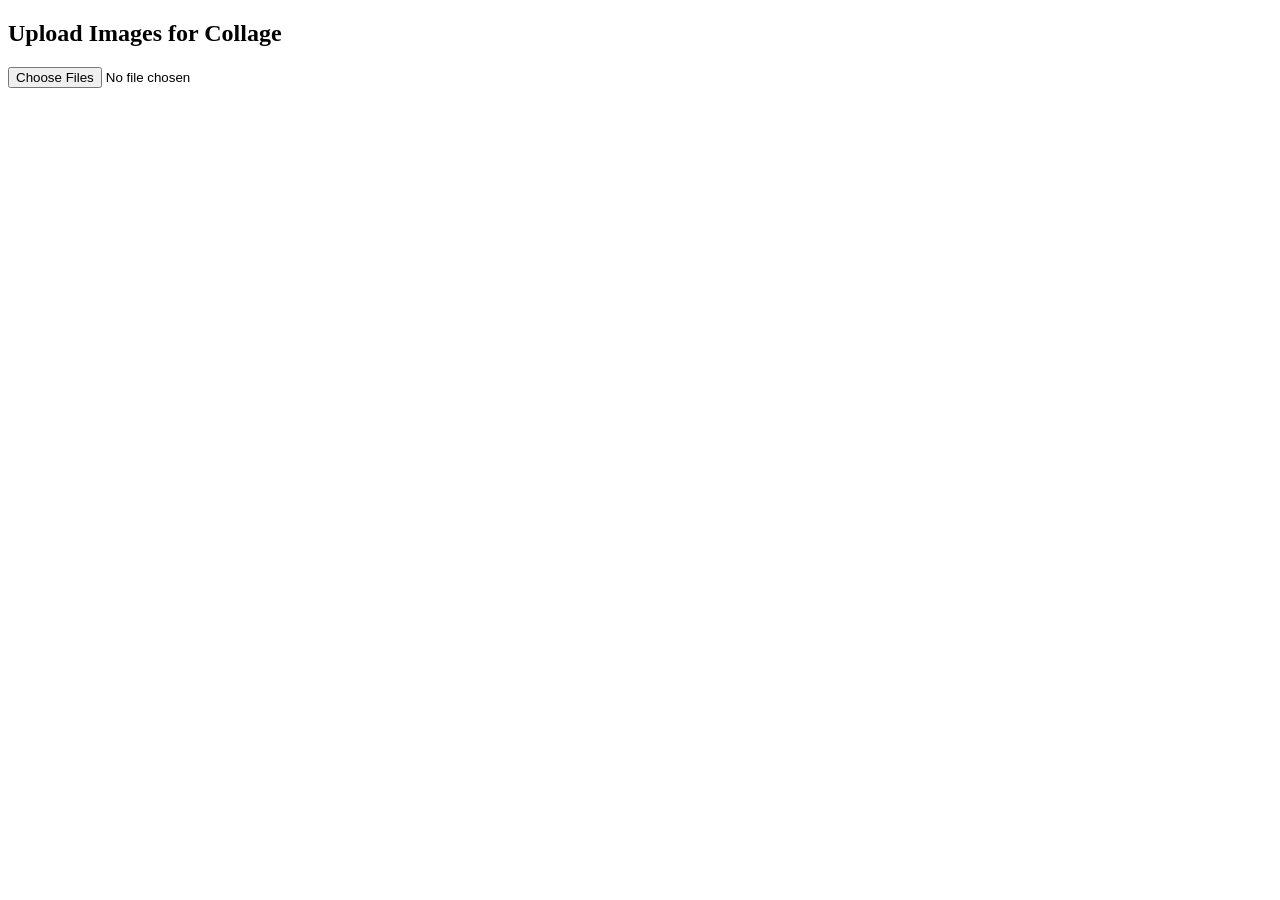
==== index.html @ dc2f26e0 "Create index.html" ====
<!DOCTYPE html>
<html lang="en">
<head>
  <meta charset="UTF-8">
  <title>Collage Maker</title>
  <link rel="stylesheet" href="style.css">
</head>
<body>
  <h2>Upload Images for Collage</h2>
  <input type="file" id="collageUpload" multiple>
  <div id="collageGrid"></div>

  <script src="script.js"></script>
</body>
</html>
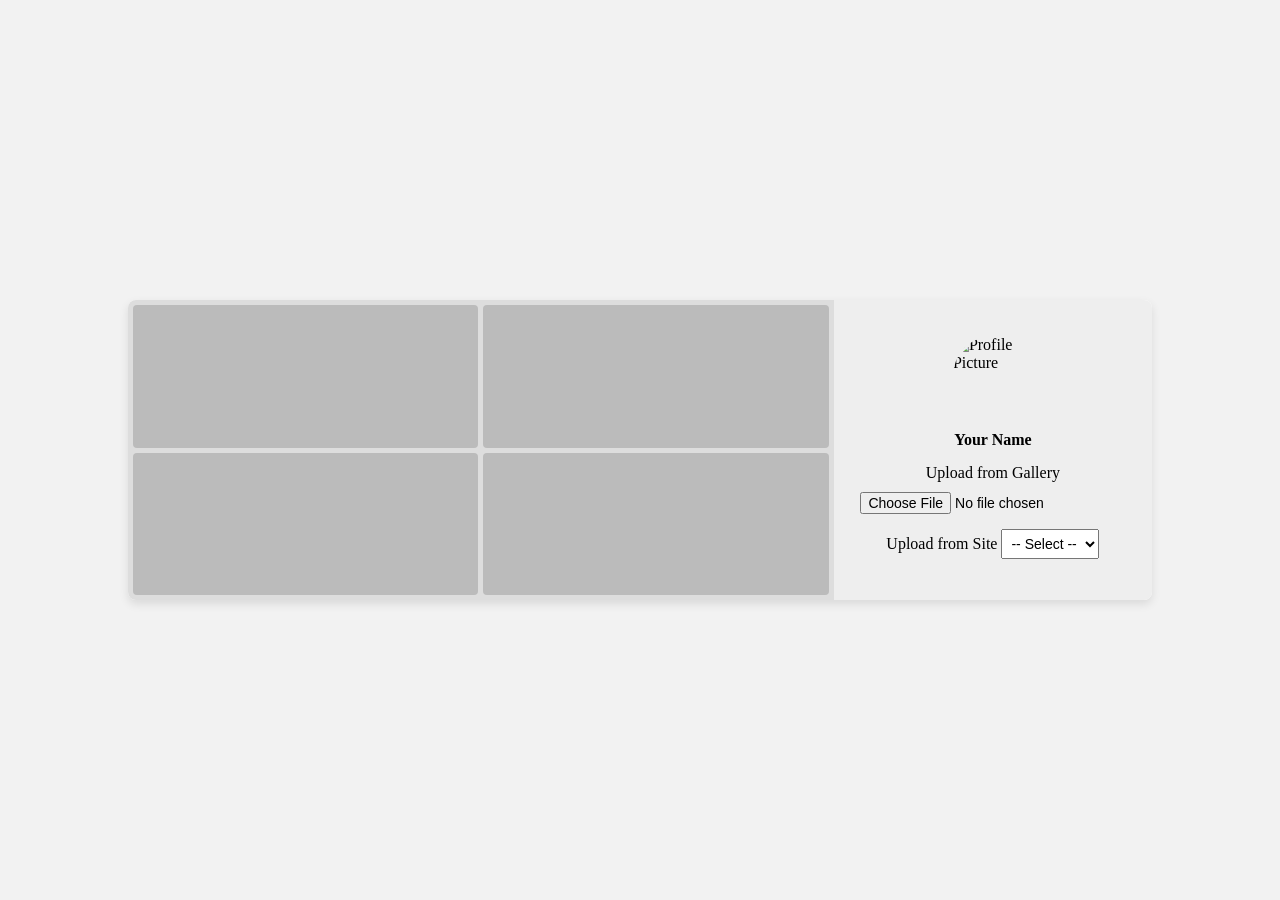
==== commit 83100fa8: "Update index.html" ====
--- a/index.html
+++ b/index.html
@@ -2,14 +2,135 @@
 <html lang="en">
 <head>
   <meta charset="UTF-8">
-  <title>Collage Maker</title>
-  <link rel="stylesheet" href="style.css">
+  <meta name="viewport" content="width=device-width, initial-scale=1.0">
+  <title>Profile Collage</title>
+  <style>
+    body {
+      margin: 0;
+      height: 100vh;
+      display: flex;
+      justify-content: center;
+      align-items: center;
+      background: #f2f2f2;
+    }
+
+    .container {
+      display: flex;
+      width: 80%;
+      height: 300px;
+      background: white;
+      box-shadow: 0 4px 10px rgba(0,0,0,0.1);
+      border-radius: 8px;
+      overflow: hidden;
+    }
+
+    /* Collage area (70%) */
+    .collage {
+      flex: 7;
+      display: grid;
+      grid-template-columns: repeat(2, 1fr);
+      grid-template-rows: repeat(2, 1fr);
+      gap: 5px;
+      padding: 5px;
+      background: #ddd;
+    }
+
+    .collage div {
+      background: #bbb;
+      border-radius: 4px;
+      background-size: cover;
+      background-position: center;
+    }
+
+    /* Profile area (30%) */
+    .profile {
+      flex: 3;
+      display: flex;
+      flex-direction: column;
+      justify-content: center;
+      align-items: center;
+      background: #eee;
+      padding: 10px;
+    }
+
+    .profile img {
+      width: 80px;
+      height: 80px;
+      border-radius: 50%;
+      object-fit: cover;
+      margin-bottom: 10px;
+    }
+
+    .profile h3 {
+      margin: 5px 0;
+      font-size: 16px;
+    }
+
+    .options {
+      margin-top: 10px;
+      text-align: center;
+    }
+
+    input[type="file"],
+    select {
+      margin: 5px 0;
+      padding: 5px;
+      font-size: 14px;
+    }
+  </style>
 </head>
 <body>
-  <h2>Upload Images for Collage</h2>
-  <input type="file" id="collageUpload" multiple>
-  <div id="collageGrid"></div>
+  <div class="container">
+    <!-- Collage (70%) -->
+    <div class="collage">
+      <div id="slot1"></div>
+      <div id="slot2"></div>
+      <div id="slot3"></div>
+      <div id="slot4"></div>
+    </div>
 
-  <script src="script.js"></script>
+    <!-- Profile (30%) -->
+    <div class="profile">
+      <img src="https://via.placeholder.com/80" alt="Profile Picture">
+      <h3>Your Name</h3>
+
+      <div class="options">
+        <!-- Upload from gallery -->
+        <label>Upload from Gallery</label>
+        <input type="file" accept="image/*" onchange="previewGallery(event)">
+
+        <!-- Upload from site -->
+        <label>Upload from Site</label>
+        <select onchange="chooseSiteImage(this.value)">
+          <option value="">-- Select --</option>
+          <option value="supreme.jpg">Supreme</option>
+          <option value="exquisite.jpg">Exquisite</option>
+          <option value="royal.jpg">Royal</option>
+        </select>
+      </div>
+    </div>
+  </div>
+
+  <script>
+    // Upload from gallery
+    function previewGallery(event) {
+      let file = event.target.files[0];
+      if (file) {
+        let reader = new FileReader();
+        reader.onload = function(e) {
+          document.getElementById("slot1").style.backgroundImage = "url('" + e.target.result + "')";
+        };
+        reader.readAsDataURL(file);
+      }
+    }
+
+    // Upload from site (preset images)
+    function chooseSiteImage(value) {
+      if (value) {
+        // assuming images are stored in your repo under "images/"
+        document.getElementById("slot2").style.backgroundImage = "url('images/" + value + "')";
+      }
+    }
+  </script>
 </body>
 </html>
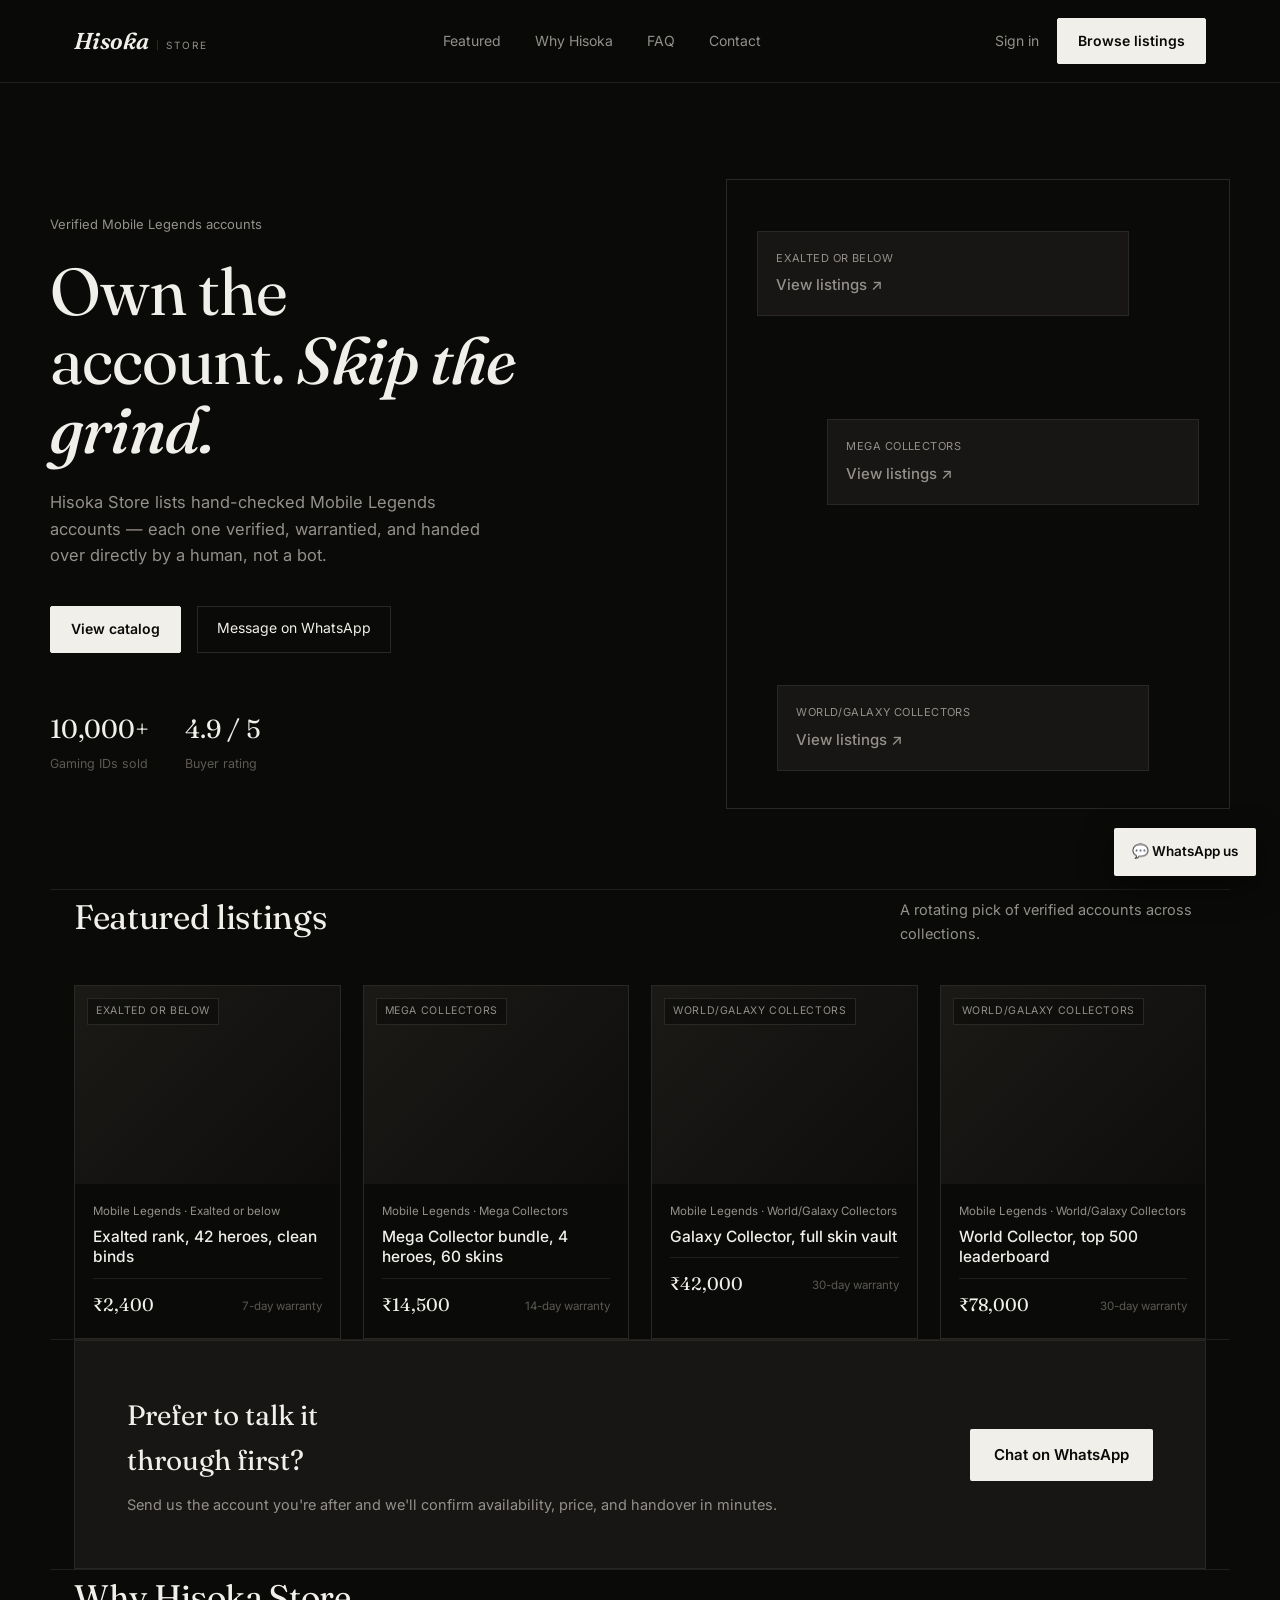
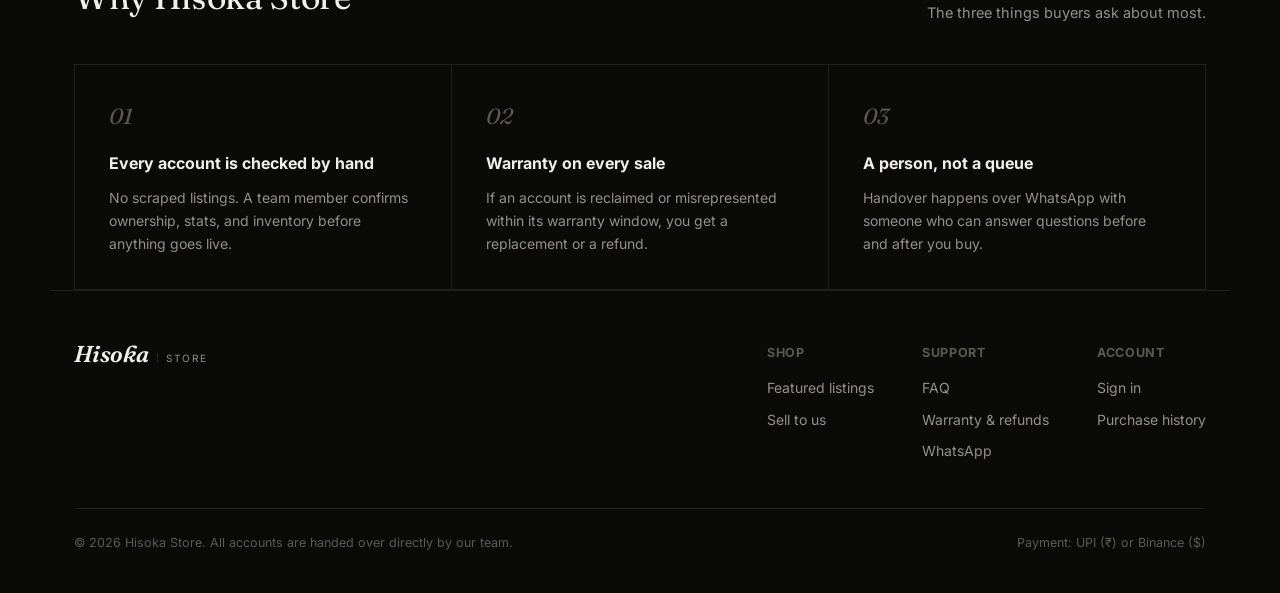
==== commit cf3783ff: "Add files via upload" ====
--- a/index.html
+++ b/index.html
@@ -1,136 +1,348 @@
 <!DOCTYPE html>
 <html lang="en">
 <head>
-  <meta charset="UTF-8">
-  <meta name="viewport" content="width=device-width, initial-scale=1.0">
-  <title>Profile Collage</title>
-  <style>
-    body {
-      margin: 0;
-      height: 100vh;
-      display: flex;
-      justify-content: center;
-      align-items: center;
-      background: #f2f2f2;
-    }
-
-    .container {
-      display: flex;
-      width: 80%;
-      height: 300px;
-      background: white;
-      box-shadow: 0 4px 10px rgba(0,0,0,0.1);
-      border-radius: 8px;
-      overflow: hidden;
-    }
-
-    /* Collage area (70%) */
-    .collage {
-      flex: 7;
-      display: grid;
-      grid-template-columns: repeat(2, 1fr);
-      grid-template-rows: repeat(2, 1fr);
-      gap: 5px;
-      padding: 5px;
-      background: #ddd;
-    }
-
-    .collage div {
-      background: #bbb;
-      border-radius: 4px;
-      background-size: cover;
-      background-position: center;
-    }
-
-    /* Profile area (30%) */
-    .profile {
-      flex: 3;
-      display: flex;
-      flex-direction: column;
-      justify-content: center;
-      align-items: center;
-      background: #eee;
-      padding: 10px;
-    }
-
-    .profile img {
-      width: 80px;
-      height: 80px;
-      border-radius: 50%;
-      object-fit: cover;
-      margin-bottom: 10px;
-    }
-
-    .profile h3 {
-      margin: 5px 0;
-      font-size: 16px;
-    }
-
-    .options {
-      margin-top: 10px;
-      text-align: center;
-    }
-
-    input[type="file"],
-    select {
-      margin: 5px 0;
-      padding: 5px;
-      font-size: 14px;
-    }
-  </style>
+<meta charset="UTF-8">
+<meta name="viewport" content="width=device-width, initial-scale=1, viewport-fit=cover">
+<title>Hisoka Store</title>
+<link rel="preconnect" href="https://fonts.googleapis.com">
+<link rel="preconnect" href="https://fonts.gstatic.com" crossorigin>
+<link href="https://fonts.googleapis.com/css2?family=Fraunces:ital,wght@0,400;0,600;1,400;1,500&family=Inter:wght@400;500;600&display=swap" rel="stylesheet">
+<style>
+  :root{
+    --bg:#0a0a09; --bg-alt:#131211; --panel:#171614;
+    --fg:#f1efe9; --muted:#94908a; --faint:#5c5952;
+    --line:#2a2825; --line-soft:#201f1c;
+    --white:#f1efe9;
+    box-sizing:border-box;
+    padding-top:env(safe-area-inset-top,0px);
+    padding-bottom:env(safe-area-inset-bottom,0px);
+  }
+  *{box-sizing:inherit; margin:0; padding:0;}
+  html{scroll-padding-top:env(safe-area-inset-top,0px); scroll-behavior:smooth;}
+  body{
+    background:var(--bg); color:var(--fg);
+    font-family:'Inter',sans-serif; font-size:16px; line-height:1.6;
+    -webkit-font-smoothing:antialiased;
+    overflow-x:hidden;
+  }
+  img{max-width:100%; display:block;}
+  a{color:inherit; text-decoration:none;}
+  .wrap{max-width:1180px; margin:0 auto; padding:0 24px;}
+  ::selection{background:var(--fg); color:var(--bg);}
+
+  /* ---- header ---- */
+  header{
+    position:sticky; top:0; z-index:50;
+    background:rgba(10,10,9,0.85); backdrop-filter:blur(10px);
+    border-bottom:1px solid var(--line-soft);
+    padding-top:env(safe-area-inset-top,0px);
+  }
+  .nav{display:flex; align-items:center; justify-content:space-between; padding:18px 24px; max-width:1180px; margin:0 auto;}
+  .logo{display:flex; align-items:baseline; gap:8px; line-height:1;}
+  .logo .word{font-family:'Fraunces',serif; font-style:italic; font-weight:600; font-size:23px; letter-spacing:-0.01em;}
+  .logo .sub{font-size:10px; letter-spacing:0.22em; color:var(--muted); border-left:1px solid var(--line); padding-left:8px;}
+  nav.links{display:flex; gap:34px; font-size:14px; color:var(--muted);}
+  nav.links a{transition:color .2s ease;}
+  nav.links a:hover{color:var(--fg);}
+  .nav-actions{display:flex; align-items:center; gap:18px;}
+  .btn-ghost{font-size:14px; color:var(--muted); transition:color .2s ease;}
+  .btn-ghost:hover{color:var(--fg);}
+  .btn{
+    display:inline-flex; align-items:center; gap:8px;
+    background:var(--fg); color:var(--bg);
+    padding:11px 20px; font-size:14px; font-weight:600;
+    border:1px solid var(--fg); border-radius:2px;
+    transition:transform .18s ease, box-shadow .18s ease;
+  }
+  .btn:hover{transform:translateY(-1px); box-shadow:0 6px 20px rgba(0,0,0,.35);}
+  .btn-outline{
+    background:transparent; color:var(--fg); border:1px solid var(--line);
+    padding:10px 19px; font-size:14px;
+    transition:border-color .2s ease, background .2s ease;
+  }
+  .btn-outline:hover{border-color:var(--fg); background:rgba(255,255,255,.03);}
+  .menu-toggle{display:none; flex-direction:column; gap:5px; width:22px; cursor:pointer; background:none; border:none;}
+  .menu-toggle span{height:1px; background:var(--fg); width:100%;}
+
+  /* ---- hero ---- */
+  .hero{
+    padding:96px 0 80px; border-bottom:1px solid var(--line-soft);
+    display:grid; grid-template-columns:1.1fr 0.9fr; gap:60px; align-items:center;
+  }
+  .hero-eyebrow{font-size:13px; color:var(--muted); margin-bottom:22px;}
+  .hero h1{
+    font-family:'Fraunces',serif; font-weight:400; font-size:clamp(40px,5.4vw,66px);
+    line-height:1.04; letter-spacing:-0.015em; max-width:11.5ch;
+  }
+  .hero h1 em{font-style:italic; font-weight:500;}
+  .hero p.lede{margin-top:26px; color:var(--muted); max-width:46ch; font-size:16.5px;}
+  .hero-cta{margin-top:38px; display:flex; gap:16px; flex-wrap:wrap;}
+  .hero-stats{display:flex; gap:36px; margin-top:56px;}
+  .stat .n{font-family:'Fraunces',serif; font-size:26px;}
+  .stat .l{font-size:12.5px; color:var(--faint); margin-top:4px;}
+
+  .hero-visual{position:relative; aspect-ratio:4/5; border:1px solid var(--line);}
+  .hero-visual .card{
+    position:absolute; width:74%; border:1px solid var(--line);
+    background:var(--panel); padding:18px;
+    opacity:0; transform:translateY(16px);
+    animation:rise .7s cubic-bezier(.2,.7,.2,1) forwards;
+  }
+  .hero-visual .card.c1{top:8%; left:6%; animation-delay:.15s;}
+  .hero-visual .card.c2{top:38%; right:6%; animation-delay:.32s;}
+  .hero-visual .card.c3{bottom:6%; left:10%; animation-delay:.49s;}
+  .hero-visual .card .tag{font-size:11px; color:var(--muted); letter-spacing:.04em;}
+  .hero-visual .card .price{font-family:'Fraunces',serif; font-size:19px; margin-top:6px;}
+  @keyframes rise{to{opacity:1; transform:translateY(0);}}
+
+  /* ---- section shell ---- */
+  section{padding:76px 0; border-bottom:1px solid var(--line-soft);}
+  .section-head{display:flex; justify-content:space-between; align-items:flex-end; margin-bottom:40px; gap:20px;}
+  .section-head h2{font-family:'Fraunces',serif; font-weight:400; font-size:clamp(26px,3vw,34px); letter-spacing:-0.01em;}
+  .section-head p{color:var(--muted); font-size:14.5px; max-width:34ch;}
+
+  /* ---- categories ---- */
+  .cat-grid{display:grid; grid-template-columns:repeat(3,1fr); gap:1px; background:var(--line-soft); border:1px solid var(--line-soft);}
+  .cat-tile{
+    background:var(--bg); padding:34px 22px; position:relative; min-height:150px;
+    display:flex; flex-direction:column; justify-content:space-between;
+    transition:background .25s ease;
+  }
+  .cat-tile:hover{background:var(--bg-alt);}
+  .cat-tile .name{font-family:'Fraunces',serif; font-style:italic; font-size:20px;}
+  .cat-tile .count{font-size:12.5px; color:var(--faint);}
+  .cat-tile .arrow{align-self:flex-end; font-size:18px; color:var(--muted); transition:transform .25s ease;}
+  .cat-tile:hover .arrow{transform:translate(3px,-3px);}
+
+  /* ---- listings ---- */
+  .grid4{display:grid; grid-template-columns:repeat(4,1fr); gap:22px;}
+  .listing{border:1px solid var(--line); transition:border-color .2s ease;}
+  .listing:hover{border-color:var(--faint);}
+  .listing .thumb{aspect-ratio:4/3; background:linear-gradient(135deg,#1c1a17,#0e0d0c); position:relative; overflow:hidden;}
+  .listing .thumb::after{content:attr(data-tag); position:absolute; top:12px; left:12px; font-size:10.5px; letter-spacing:.06em; color:var(--muted); border:1px solid var(--line); padding:4px 8px; background:rgba(10,10,9,.6);}
+  .listing .body{padding:18px;}
+  .listing .collection{font-size:11.5px; color:var(--muted); margin-bottom:6px;}
+  .listing .title{font-size:15.5px; font-weight:500; margin-bottom:10px; line-height:1.35;}
+  .listing .meta{display:flex; justify-content:space-between; align-items:center; border-top:1px solid var(--line-soft); padding-top:12px;}
+  .listing .price{font-family:'Fraunces',serif; font-size:18px;}
+  .listing .warranty{font-size:11.5px; color:var(--faint);}
+
+  /* ---- whatsapp cta band ---- */
+  .cta-band{
+    background:var(--panel); border:1px solid var(--line);
+    padding:52px; display:flex; justify-content:space-between; align-items:center; gap:30px;
+  }
+  .cta-band h3{font-family:'Fraunces',serif; font-weight:400; font-size:28px; max-width:16ch;}
+  .cta-band p{color:var(--muted); margin-top:10px; font-size:14.5px;}
+  .wa-btn{
+    display:inline-flex; align-items:center; gap:10px; white-space:nowrap;
+    background:var(--fg); color:var(--bg); padding:14px 24px; font-weight:600; font-size:15px; border-radius:2px;
+    transition:transform .18s ease;
+  }
+  .wa-btn:hover{transform:translateY(-1px);}
+
+  /* ---- why us ---- */
+  .why-grid{display:grid; grid-template-columns:repeat(3,1fr); gap:1px; background:var(--line-soft); border:1px solid var(--line-soft);}
+  .why-item{background:var(--bg); padding:34px;}
+  .why-item .mark{font-family:'Fraunces',serif; font-style:italic; font-size:22px; color:var(--faint); margin-bottom:16px;}
+  .why-item h4{font-size:16px; margin-bottom:10px;}
+  .why-item p{font-size:14px; color:var(--muted); line-height:1.65;}
+
+  /* ---- footer ---- */
+  footer{padding:52px 0 40px;}
+  .foot-top{display:flex; justify-content:space-between; flex-wrap:wrap; gap:32px; padding-bottom:36px; border-bottom:1px solid var(--line-soft);}
+  .foot-links{display:flex; gap:48px; flex-wrap:wrap;}
+  .foot-col h5{font-size:12.5px; color:var(--faint); letter-spacing:.05em; margin-bottom:14px;}
+  .foot-col a{display:block; font-size:14px; color:var(--muted); margin-bottom:9px; transition:color .2s ease;}
+  .foot-col a:hover{color:var(--fg);}
+  .foot-bottom{display:flex; justify-content:space-between; padding-top:24px; font-size:12.5px; color:var(--faint); flex-wrap:wrap; gap:10px;}
+
+  /* ---- floating whatsapp ---- */
+  .wa-float{
+    position:fixed; bottom:24px; right:24px; z-index:60;
+    padding-bottom:env(safe-area-inset-bottom,0px);
+    background:var(--fg); color:var(--bg); border-radius:2px;
+    padding:13px 18px; font-size:13.5px; font-weight:600;
+    display:flex; align-items:center; gap:8px;
+    box-shadow:0 10px 30px rgba(0,0,0,.5);
+    transition:transform .2s ease;
+  }
+  .wa-float:hover{transform:translateY(-2px);}
+
+  @media (max-width:880px){
+    nav.links{display:none;}
+    .menu-toggle{display:flex;}
+    .hero{grid-template-columns:1fr; padding:56px 0 48px;}
+    .hero-visual{aspect-ratio:16/10; margin-top:20px;}
+    .cat-grid{grid-template-columns:1fr;}
+    .grid4{grid-template-columns:repeat(2,1fr);}
+    .why-grid{grid-template-columns:1fr;}
+    .cta-band{flex-direction:column; align-items:flex-start; padding:34px;}
+    .hero-stats{gap:24px;}
+  }
+  @media (prefers-reduced-motion:reduce){
+    .hero-visual .card{animation:none; opacity:1; transform:none;}
+    html{scroll-behavior:auto;}
+  }
+</style>
 </head>
 <body>
-  <div class="container">
-    <!-- Collage (70%) -->
-    <div class="collage">
-      <div id="slot1"></div>
-      <div id="slot2"></div>
-      <div id="slot3"></div>
-      <div id="slot4"></div>
-    </div>
-
-    <!-- Profile (30%) -->
-    <div class="profile">
-      <img src="https://via.placeholder.com/80" alt="Profile Picture">
-      <h3>Your Name</h3>
-
-      <div class="options">
-        <!-- Upload from gallery -->
-        <label>Upload from Gallery</label>
-        <input type="file" accept="image/*" onchange="previewGallery(event)">
-
-        <!-- Upload from site -->
-        <label>Upload from Site</label>
-        <select onchange="chooseSiteImage(this.value)">
-          <option value="">-- Select --</option>
-          <option value="supreme.jpg">Supreme</option>
-          <option value="exquisite.jpg">Exquisite</option>
-          <option value="royal.jpg">Royal</option>
-        </select>
-      </div>
+
+<header>
+  <div class="nav">
+    <div class="logo"><span class="word">Hisoka</span><span class="sub">STORE</span></div>
+    <nav class="links">
+      <a href="#featured">Featured</a>
+      <a href="#why">Why Hisoka</a>
+      <a href="hisoka-store-trust.html">FAQ</a>
+      <a href="#contact">Contact</a>
+    </nav>
+    <div class="nav-actions">
+      <a class="btn-ghost" href="hisoka-store-account.html">Sign in</a>
+      <a class="btn" href="#featured">Browse listings</a>
+      <button class="menu-toggle" aria-label="Menu"><span></span><span></span><span></span></button>
     </div>
   </div>
-
-  <script>
-    // Upload from gallery
-    function previewGallery(event) {
-      let file = event.target.files[0];
-      if (file) {
-        let reader = new FileReader();
-        reader.onload = function(e) {
-          document.getElementById("slot1").style.backgroundImage = "url('" + e.target.result + "')";
-        };
-        reader.readAsDataURL(file);
-      }
-    }
-
-    // Upload from site (preset images)
-    function chooseSiteImage(value) {
-      if (value) {
-        // assuming images are stored in your repo under "images/"
-        document.getElementById("slot2").style.backgroundImage = "url('images/" + value + "')";
-      }
-    }
-  </script>
+</header>
+
+<main>
+  <section class="hero wrap" style="border-bottom:1px solid var(--line-soft); padding-left:0; padding-right:0;">
+    <div>
+      <div class="hero-eyebrow">Verified Mobile Legends accounts</div>
+      <h1>Own the account. <em>Skip the grind.</em></h1>
+      <p class="lede">Hisoka Store lists hand-checked Mobile Legends accounts — each one verified, warrantied, and handed over directly by a human, not a bot.</p>
+      <div class="hero-cta">
+        <a class="btn" href="#featured">View catalog</a>
+        <a class="btn-outline" href="#contact">Message on WhatsApp</a>
+      </div>
+      <div class="hero-stats">
+        <div class="stat"><div class="n">10,000+</div><div class="l">Gaming IDs sold</div></div>
+        <div class="stat"><div class="n">4.9 / 5</div><div class="l">Buyer rating</div></div>
+      </div>
+    </div>
+    <div class="hero-visual">
+      <a class="card c1" href="hisoka-store-catalog.html">
+        <div class="tag">EXALTED OR BELOW</div>
+        <div class="price" style="font-size:15px; color:var(--muted); font-family:'Inter',sans-serif; font-weight:500;">View listings ↗</div>
+      </a>
+      <a class="card c2" href="hisoka-store-catalog.html">
+        <div class="tag">MEGA COLLECTORS</div>
+        <div class="price" style="font-size:15px; color:var(--muted); font-family:'Inter',sans-serif; font-weight:500;">View listings ↗</div>
+      </a>
+      <a class="card c3" href="hisoka-store-catalog.html">
+        <div class="tag">WORLD/GALAXY COLLECTORS</div>
+        <div class="price" style="font-size:15px; color:var(--muted); font-family:'Inter',sans-serif; font-weight:500;">View listings ↗</div>
+      </a>
+    </div>
+  </section>
+
+  <section id="featured" class="wrap">
+    <div class="section-head">
+      <h2>Featured listings</h2>
+      <p>A rotating pick of verified accounts across collections.</p>
+    </div>
+    <div class="grid4">
+      <div class="listing">
+        <div class="thumb" data-tag="EXALTED OR BELOW"></div>
+        <div class="body">
+          <div class="collection">Mobile Legends · Exalted or below</div>
+          <div class="title">Exalted rank, 42 heroes, clean binds</div>
+          <div class="meta"><span class="price">₹2,400</span><span class="warranty">7-day warranty</span></div>
+        </div>
+      </div>
+      <div class="listing">
+        <div class="thumb" data-tag="MEGA COLLECTORS"></div>
+        <div class="body">
+          <div class="collection">Mobile Legends · Mega Collectors</div>
+          <div class="title">Mega Collector bundle, 4 heroes, 60 skins</div>
+          <div class="meta"><span class="price">₹14,500</span><span class="warranty">14-day warranty</span></div>
+        </div>
+      </div>
+      <div class="listing">
+        <div class="thumb" data-tag="WORLD/GALAXY COLLECTORS"></div>
+        <div class="body">
+          <div class="collection">Mobile Legends · World/Galaxy Collectors</div>
+          <div class="title">Galaxy Collector, full skin vault</div>
+          <div class="meta"><span class="price">₹42,000</span><span class="warranty">30-day warranty</span></div>
+        </div>
+      </div>
+      <div class="listing">
+        <div class="thumb" data-tag="WORLD/GALAXY COLLECTORS"></div>
+        <div class="body">
+          <div class="collection">Mobile Legends · World/Galaxy Collectors</div>
+          <div class="title">World Collector, top 500 leaderboard</div>
+          <div class="meta"><span class="price">₹78,000</span><span class="warranty">30-day warranty</span></div>
+        </div>
+      </div>
+    </div>
+  </section>
+
+  <section class="wrap">
+    <div class="cta-band">
+      <div>
+        <h3>Prefer to talk it through first?</h3>
+        <p>Send us the account you're after and we'll confirm availability, price, and handover in minutes.</p>
+      </div>
+      <a class="wa-btn" href="https://wa.me/916009021896" target="_blank" rel="noopener">Chat on WhatsApp</a>
+    </div>
+  </section>
+
+  <section id="why" class="wrap">
+    <div class="section-head">
+      <h2>Why Hisoka Store</h2>
+      <p>The three things buyers ask about most.</p>
+    </div>
+    <div class="why-grid">
+      <div class="why-item">
+        <div class="mark">01</div>
+        <h4>Every account is checked by hand</h4>
+        <p>No scraped listings. A team member confirms ownership, stats, and inventory before anything goes live.</p>
+      </div>
+      <div class="why-item">
+        <div class="mark">02</div>
+        <h4>Warranty on every sale</h4>
+        <p>If an account is reclaimed or misrepresented within its warranty window, you get a replacement or a refund.</p>
+      </div>
+      <div class="why-item">
+        <div class="mark">03</div>
+        <h4>A person, not a queue</h4>
+        <p>Handover happens over WhatsApp with someone who can answer questions before and after you buy.</p>
+      </div>
+    </div>
+  </section>
+</main>
+
+<footer id="contact">
+  <div class="wrap">
+    <div class="foot-top">
+      <div class="logo"><span class="word">Hisoka</span><span class="sub">STORE</span></div>
+      <div class="foot-links">
+        <div class="foot-col">
+          <h5>SHOP</h5>
+          <a href="#featured">Featured listings</a>
+          <a href="#">Sell to us</a>
+        </div>
+        <div class="foot-col">
+          <h5>SUPPORT</h5>
+          <a href="hisoka-store-trust.html#faq">FAQ</a>
+          <a href="hisoka-store-trust.html#warranty">Warranty &amp; refunds</a>
+          <a href="https://wa.me/916009021896" target="_blank" rel="noopener">WhatsApp</a>
+        </div>
+        <div class="foot-col">
+          <h5>ACCOUNT</h5>
+          <a href="hisoka-store-account.html">Sign in</a>
+          <a href="hisoka-store-dashboard.html">Purchase history</a>
+        </div>
+      </div>
+    </div>
+    <div class="foot-bottom">
+      <span>© 2026 Hisoka Store. All accounts are handed over directly by our team.</span>
+      <span>Payment: UPI (₹) or Binance ($)</span>
+    </div>
+  </div>
+</footer>
+
+<a class="wa-float" href="https://wa.me/916009021896" target="_blank" rel="noopener">💬 WhatsApp us</a>
+
 </body>
 </html>
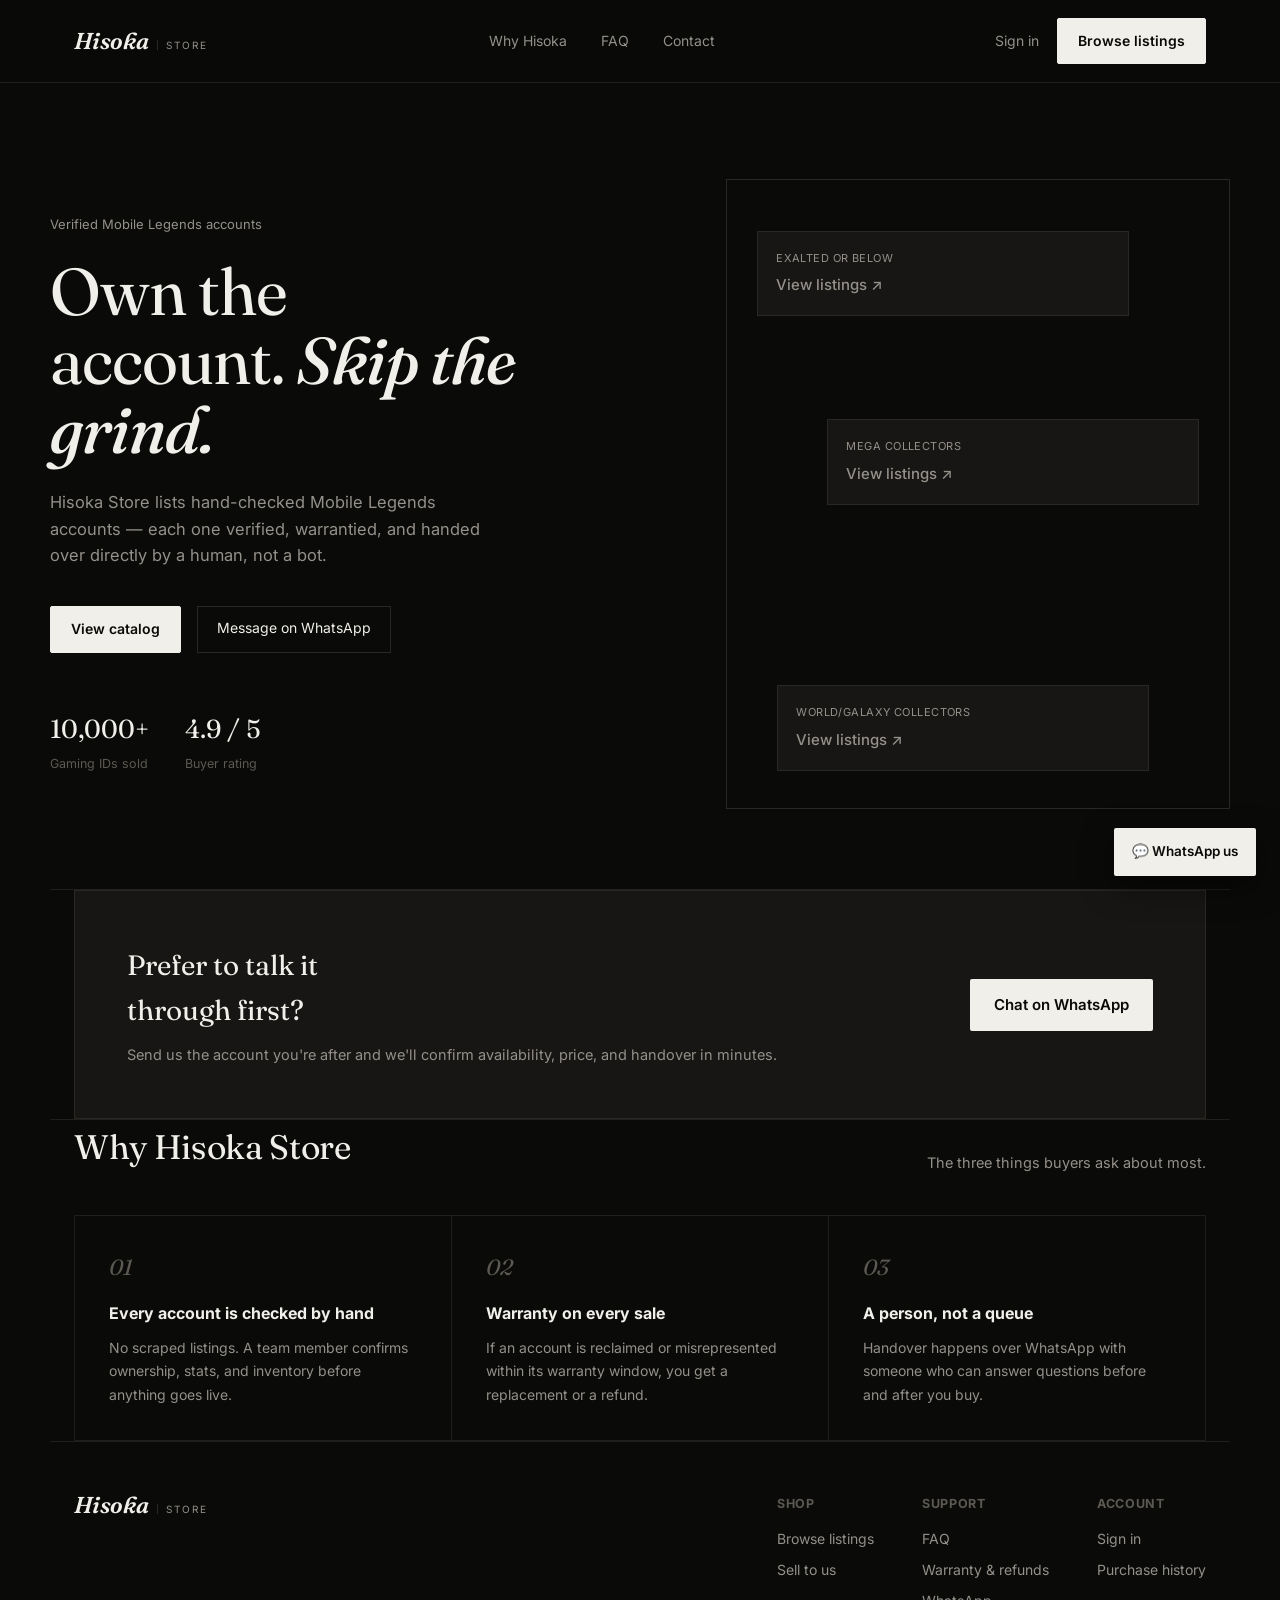
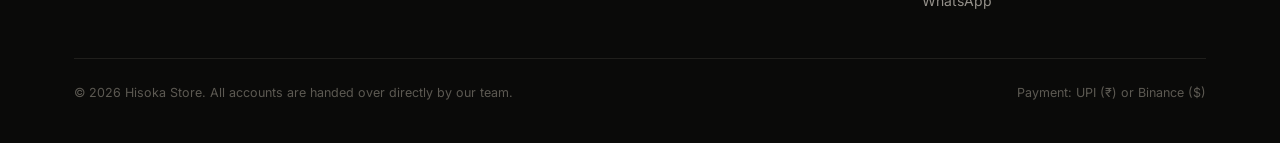
==== commit 6a8b3618: "Add files via upload" ====
--- a/index.html
+++ b/index.html
@@ -192,14 +192,13 @@
   <div class="nav">
     <div class="logo"><span class="word">Hisoka</span><span class="sub">STORE</span></div>
     <nav class="links">
-      <a href="#featured">Featured</a>
       <a href="#why">Why Hisoka</a>
       <a href="hisoka-store-trust.html">FAQ</a>
       <a href="#contact">Contact</a>
     </nav>
     <div class="nav-actions">
       <a class="btn-ghost" href="hisoka-store-account.html">Sign in</a>
-      <a class="btn" href="#featured">Browse listings</a>
+      <a class="btn" href="hisoka-store-catalog.html">Browse listings</a>
       <button class="menu-toggle" aria-label="Menu"><span></span><span></span><span></span></button>
     </div>
   </div>
@@ -212,7 +211,7 @@
       <h1>Own the account. <em>Skip the grind.</em></h1>
       <p class="lede">Hisoka Store lists hand-checked Mobile Legends accounts — each one verified, warrantied, and handed over directly by a human, not a bot.</p>
       <div class="hero-cta">
-        <a class="btn" href="#featured">View catalog</a>
+        <a class="btn" href="hisoka-store-catalog.html">View catalog</a>
         <a class="btn-outline" href="#contact">Message on WhatsApp</a>
       </div>
       <div class="hero-stats">
@@ -236,47 +235,6 @@
     </div>
   </section>
 
-  <section id="featured" class="wrap">
-    <div class="section-head">
-      <h2>Featured listings</h2>
-      <p>A rotating pick of verified accounts across collections.</p>
-    </div>
-    <div class="grid4">
-      <div class="listing">
-        <div class="thumb" data-tag="EXALTED OR BELOW"></div>
-        <div class="body">
-          <div class="collection">Mobile Legends · Exalted or below</div>
-          <div class="title">Exalted rank, 42 heroes, clean binds</div>
-          <div class="meta"><span class="price">₹2,400</span><span class="warranty">7-day warranty</span></div>
-        </div>
-      </div>
-      <div class="listing">
-        <div class="thumb" data-tag="MEGA COLLECTORS"></div>
-        <div class="body">
-          <div class="collection">Mobile Legends · Mega Collectors</div>
-          <div class="title">Mega Collector bundle, 4 heroes, 60 skins</div>
-          <div class="meta"><span class="price">₹14,500</span><span class="warranty">14-day warranty</span></div>
-        </div>
-      </div>
-      <div class="listing">
-        <div class="thumb" data-tag="WORLD/GALAXY COLLECTORS"></div>
-        <div class="body">
-          <div class="collection">Mobile Legends · World/Galaxy Collectors</div>
-          <div class="title">Galaxy Collector, full skin vault</div>
-          <div class="meta"><span class="price">₹42,000</span><span class="warranty">30-day warranty</span></div>
-        </div>
-      </div>
-      <div class="listing">
-        <div class="thumb" data-tag="WORLD/GALAXY COLLECTORS"></div>
-        <div class="body">
-          <div class="collection">Mobile Legends · World/Galaxy Collectors</div>
-          <div class="title">World Collector, top 500 leaderboard</div>
-          <div class="meta"><span class="price">₹78,000</span><span class="warranty">30-day warranty</span></div>
-        </div>
-      </div>
-    </div>
-  </section>
-
   <section class="wrap">
     <div class="cta-band">
       <div>
@@ -319,7 +277,7 @@
       <div class="foot-links">
         <div class="foot-col">
           <h5>SHOP</h5>
-          <a href="#featured">Featured listings</a>
+          <a href="hisoka-store-catalog.html">Browse listings</a>
           <a href="#">Sell to us</a>
         </div>
         <div class="foot-col">
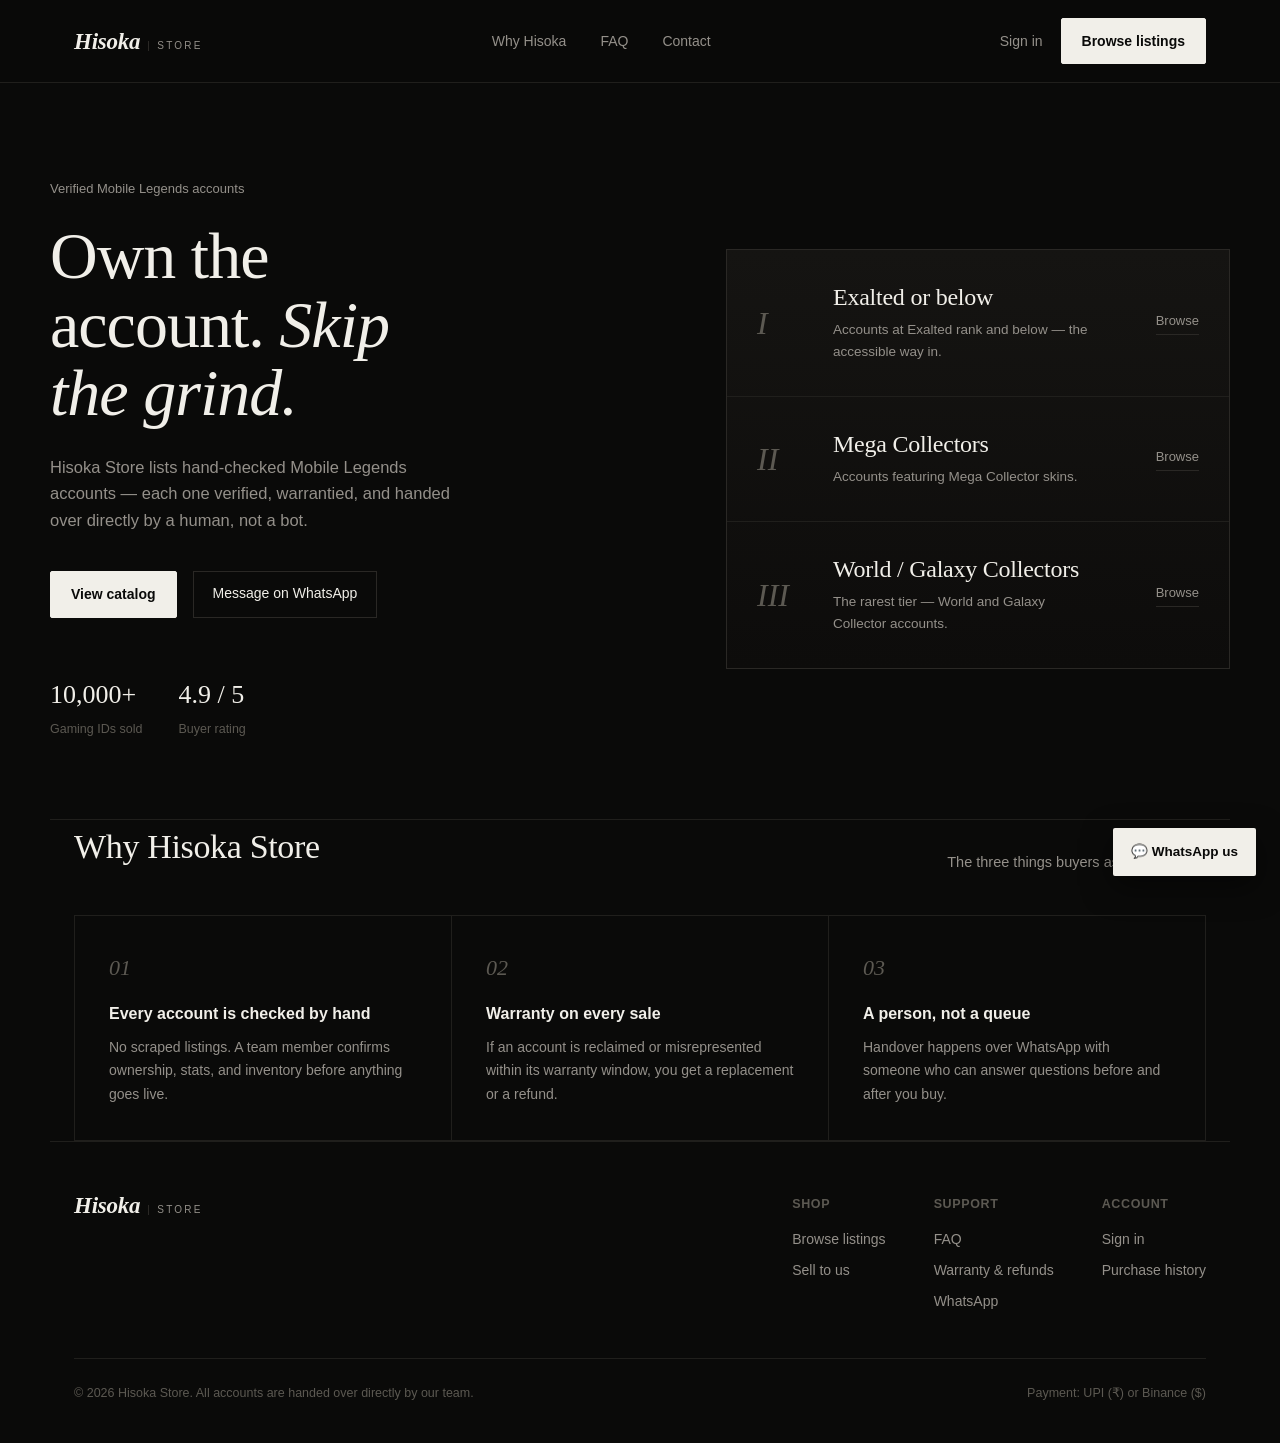
==== commit 709a5221: "Add files via upload" ====
--- a/index.html
+++ b/index.html
@@ -3,6 +3,8 @@
 <head>
 <meta charset="UTF-8">
 <meta name="viewport" content="width=device-width, initial-scale=1, viewport-fit=cover">
+<meta http-equiv="Content-Security-Policy" content="default-src 'self'; script-src 'self' 'unsafe-inline'; style-src 'self' 'unsafe-inline' https://fonts.googleapis.com; font-src https://fonts.gstatic.com; img-src 'self' data: https:; connect-src 'none'; base-uri 'self'; form-action 'self'; object-src 'none'; frame-src 'none'">
+<meta name="referrer" content="strict-origin-when-cross-origin">
 <title>Hisoka Store</title>
 <link rel="preconnect" href="https://fonts.googleapis.com">
 <link rel="preconnect" href="https://fonts.gstatic.com" crossorigin>
@@ -81,18 +83,26 @@
   .stat .n{font-family:'Fraunces',serif; font-size:26px;}
   .stat .l{font-size:12.5px; color:var(--faint); margin-top:4px;}
 
-  .hero-visual{position:relative; aspect-ratio:4/5; border:1px solid var(--line);}
-  .hero-visual .card{
-    position:absolute; width:74%; border:1px solid var(--line);
-    background:var(--panel); padding:18px;
-    opacity:0; transform:translateY(16px);
+  .tier-list{display:flex; flex-direction:column; border:1px solid var(--line); background:linear-gradient(180deg,#151412,#0d0c0b);}
+  .tier{
+    display:grid; grid-template-columns:56px 1fr auto; align-items:center; gap:20px;
+    padding:34px 30px; border-top:1px solid var(--line-soft); position:relative;
+    transition:background .3s ease;
+    opacity:0; transform:translateY(14px);
     animation:rise .7s cubic-bezier(.2,.7,.2,1) forwards;
   }
-  .hero-visual .card.c1{top:8%; left:6%; animation-delay:.15s;}
-  .hero-visual .card.c2{top:38%; right:6%; animation-delay:.32s;}
-  .hero-visual .card.c3{bottom:6%; left:10%; animation-delay:.49s;}
-  .hero-visual .card .tag{font-size:11px; color:var(--muted); letter-spacing:.04em;}
-  .hero-visual .card .price{font-family:'Fraunces',serif; font-size:19px; margin-top:6px;}
+  .tier:first-child{border-top:none; animation-delay:.12s;}
+  .tier:nth-child(2){animation-delay:.28s;}
+  .tier:nth-child(3){animation-delay:.44s;}
+  .tier::before{content:""; position:absolute; left:0; top:0; bottom:0; width:2px; background:var(--fg); transform:scaleY(0); transform-origin:top; transition:transform .35s ease;}
+  .tier:hover{background:rgba(241,239,233,.035);}
+  .tier:hover::before{transform:scaleY(1);}
+  .tier .num{font-family:'Fraunces',serif; font-style:italic; font-size:32px; color:var(--faint); transition:color .3s ease;}
+  .tier:hover .num{color:var(--fg);}
+  .tier .name{font-family:'Fraunces',serif; font-size:24px; letter-spacing:-0.01em; line-height:1.15;}
+  .tier .desc{font-size:13.5px; color:var(--muted); margin-top:7px; max-width:34ch;}
+  .tier .go{font-size:13px; color:var(--muted); white-space:nowrap; border-bottom:1px solid var(--line); padding-bottom:2px; transition:color .25s ease, border-color .25s ease;}
+  .tier:hover .go{color:var(--fg); border-color:var(--fg);}
   @keyframes rise{to{opacity:1; transform:translateY(0);}}
 
   /* ---- section shell ---- */
@@ -173,7 +183,11 @@
     nav.links{display:none;}
     .menu-toggle{display:flex;}
     .hero{grid-template-columns:1fr; padding:56px 0 48px;}
-    .hero-visual{aspect-ratio:16/10; margin-top:20px;}
+    .tier-list{margin-top:20px;}
+    .tier{grid-template-columns:40px 1fr; padding:24px 20px; gap:14px;}
+    .tier .go{display:none;}
+    .tier .num{font-size:26px;}
+    .tier .name{font-size:21px;}
     .cat-grid{grid-template-columns:1fr;}
     .grid4{grid-template-columns:repeat(2,1fr);}
     .why-grid{grid-template-columns:1fr;}
@@ -181,7 +195,7 @@
     .hero-stats{gap:24px;}
   }
   @media (prefers-reduced-motion:reduce){
-    .hero-visual .card{animation:none; opacity:1; transform:none;}
+    .tier{animation:none; opacity:1; transform:none;}
     html{scroll-behavior:auto;}
   }
 </style>
@@ -219,29 +233,22 @@
         <div class="stat"><div class="n">4.9 / 5</div><div class="l">Buyer rating</div></div>
       </div>
     </div>
-    <div class="hero-visual">
-      <a class="card c1" href="hisoka-store-catalog.html">
-        <div class="tag">EXALTED OR BELOW</div>
-        <div class="price" style="font-size:15px; color:var(--muted); font-family:'Inter',sans-serif; font-weight:500;">View listings ↗</div>
+    <div class="tier-list">
+      <a class="tier" href="hisoka-store-catalog.html?category=Exalted%20or%20below">
+        <span class="num">I</span>
+        <div><div class="name">Exalted or below</div><div class="desc">Accounts at Exalted rank and below — the accessible way in.</div></div>
+        <span class="go">Browse</span>
       </a>
-      <a class="card c2" href="hisoka-store-catalog.html">
-        <div class="tag">MEGA COLLECTORS</div>
-        <div class="price" style="font-size:15px; color:var(--muted); font-family:'Inter',sans-serif; font-weight:500;">View listings ↗</div>
+      <a class="tier" href="hisoka-store-catalog.html?category=Mega%20Collectors">
+        <span class="num">II</span>
+        <div><div class="name">Mega Collectors</div><div class="desc">Accounts featuring Mega Collector skins.</div></div>
+        <span class="go">Browse</span>
       </a>
-      <a class="card c3" href="hisoka-store-catalog.html">
-        <div class="tag">WORLD/GALAXY COLLECTORS</div>
-        <div class="price" style="font-size:15px; color:var(--muted); font-family:'Inter',sans-serif; font-weight:500;">View listings ↗</div>
+      <a class="tier" href="hisoka-store-catalog.html?category=World%2FGalaxy%20Collectors">
+        <span class="num">III</span>
+        <div><div class="name">World / Galaxy Collectors</div><div class="desc">The rarest tier — World and Galaxy Collector accounts.</div></div>
+        <span class="go">Browse</span>
       </a>
-    </div>
-  </section>
-
-  <section class="wrap">
-    <div class="cta-band">
-      <div>
-        <h3>Prefer to talk it through first?</h3>
-        <p>Send us the account you're after and we'll confirm availability, price, and handover in minutes.</p>
-      </div>
-      <a class="wa-btn" href="https://wa.me/916009021896" target="_blank" rel="noopener">Chat on WhatsApp</a>
     </div>
   </section>
 
